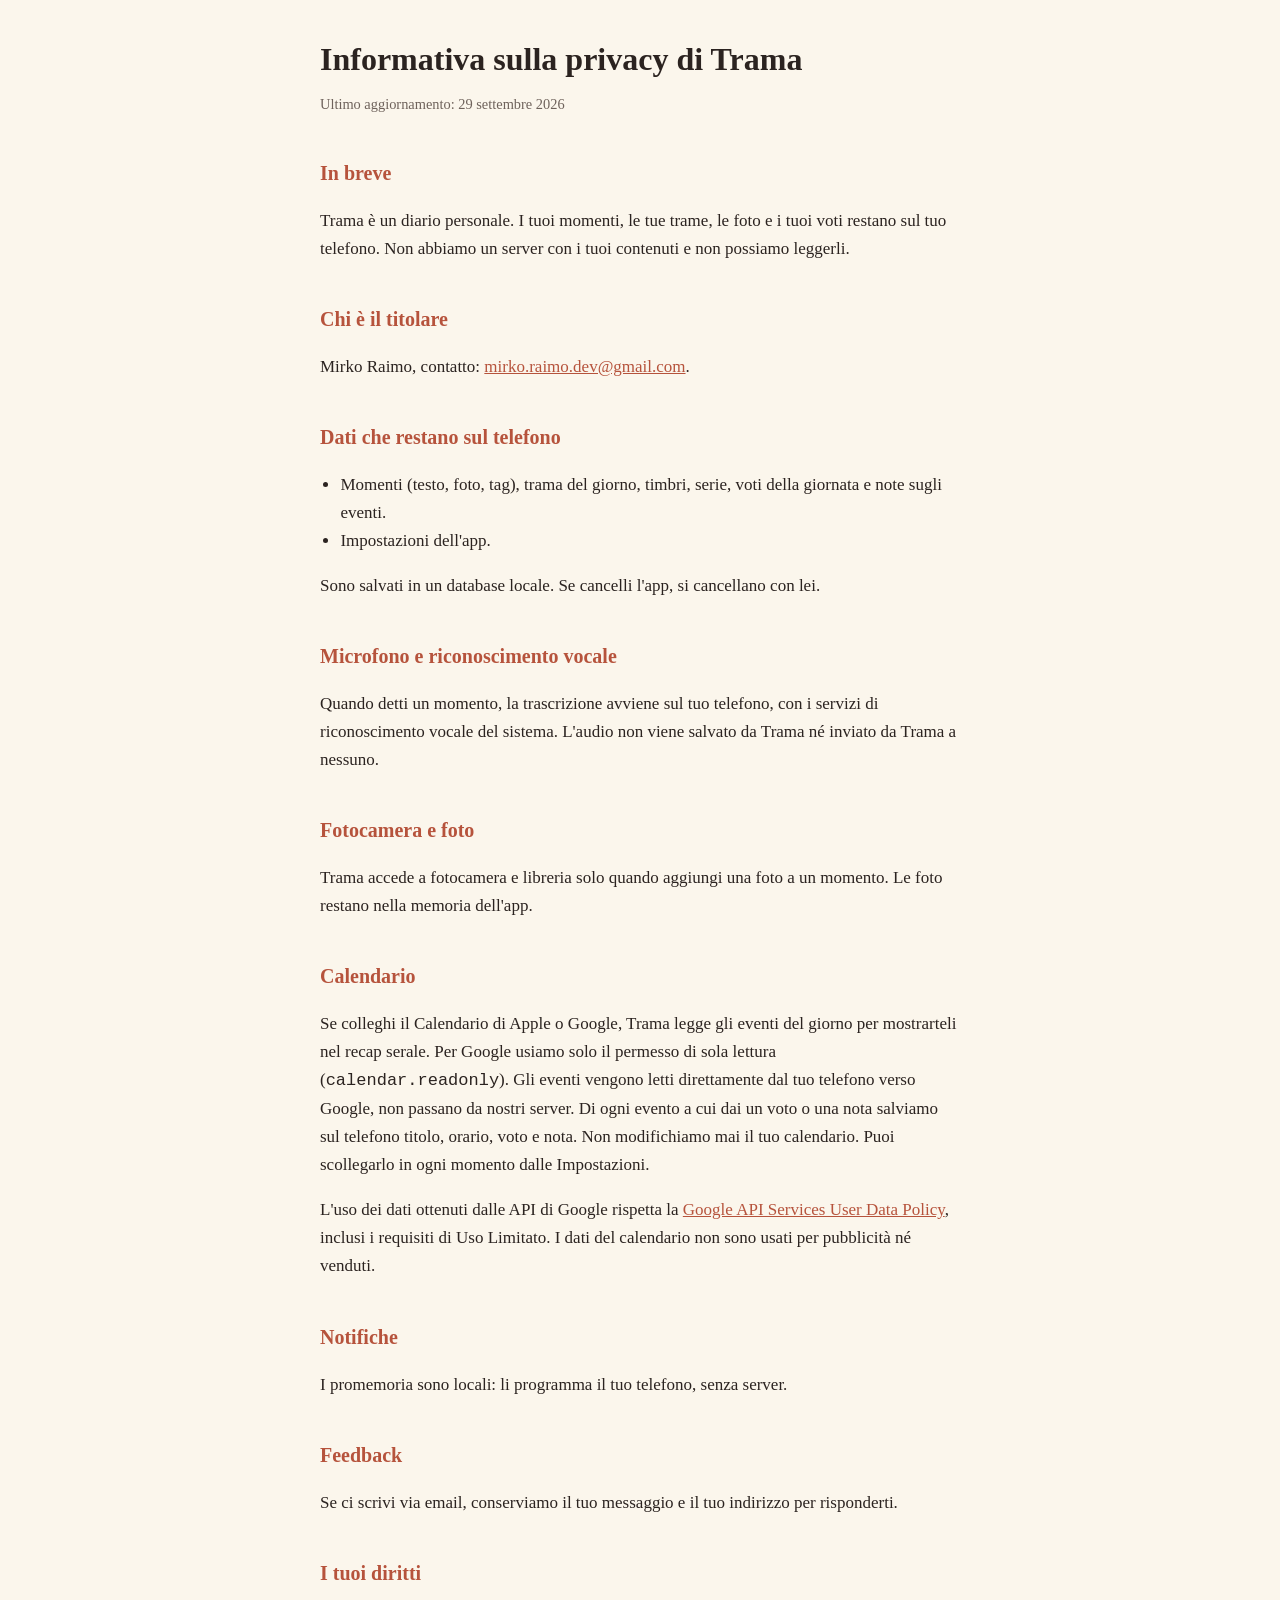
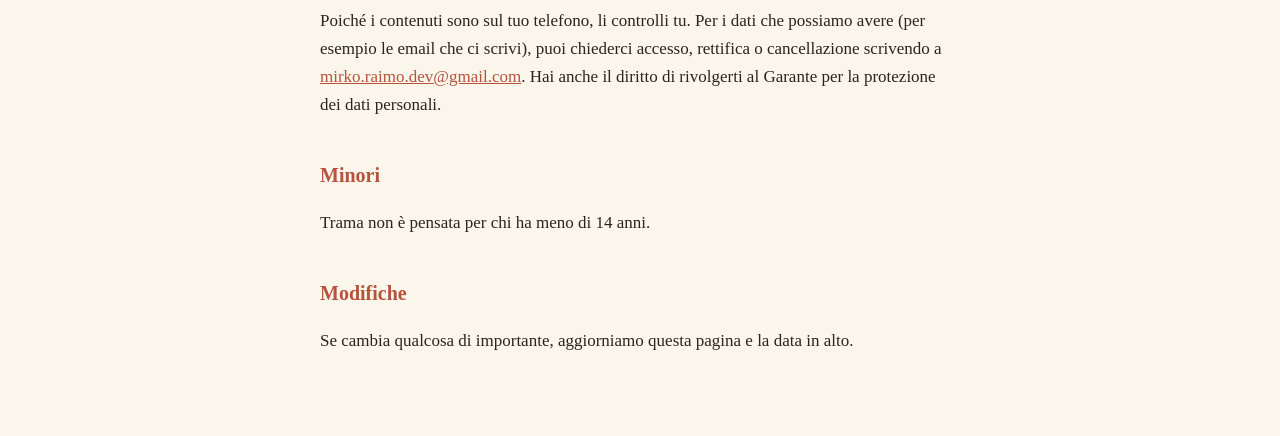
==== privacy/index.html @ 23fb6613 "Sito di Trama: home e informativa sulla privacy Co-Authored-By: Claude Sonnet 5.5 <noreply@anthropic" ====
<!doctype html>
<html lang="it">
<head>
<meta charset="utf-8">
<meta name="viewport" content="width=device-width,initial-scale=1">
<title>Privacy di Trama</title>
<meta name="description" content="Come Trama tratta i tuoi dati.">
<link rel="stylesheet" href="../style.css">
</head>
<body>
<main>
<h1>Informativa sulla privacy di Trama</h1>
<p class="muted">Ultimo aggiornamento: 29 settembre 2026</p>

<h2>In breve</h2>
<p>Trama è un diario personale. I tuoi momenti, le tue trame, le foto e i tuoi voti restano sul tuo telefono. Non abbiamo un server con i tuoi contenuti e non possiamo leggerli.</p>

<h2>Chi è il titolare</h2>
<p>Mirko Raimo, contatto: <a href="mailto:mirko.raimo.dev@gmail.com">mirko.raimo.dev@gmail.com</a>.</p>

<h2>Dati che restano sul telefono</h2>
<ul>
<li>Momenti (testo, foto, tag), trama del giorno, timbri, serie, voti della giornata e note sugli eventi.</li>
<li>Impostazioni dell'app.</li>
</ul>
<p>Sono salvati in un database locale. Se cancelli l'app, si cancellano con lei.</p>

<h2>Microfono e riconoscimento vocale</h2>
<p>Quando detti un momento, la trascrizione avviene sul tuo telefono, con i servizi di riconoscimento vocale del sistema. L'audio non viene salvato da Trama né inviato da Trama a nessuno.</p>

<h2>Fotocamera e foto</h2>
<p>Trama accede a fotocamera e libreria solo quando aggiungi una foto a un momento. Le foto restano nella memoria dell'app.</p>

<h2>Calendario</h2>
<p>Se colleghi il Calendario di Apple o Google, Trama legge gli eventi del giorno per mostrarteli nel recap serale. Per Google usiamo solo il permesso di sola lettura (<code>calendar.readonly</code>). Gli eventi vengono letti direttamente dal tuo telefono verso Google, non passano da nostri server. Di ogni evento a cui dai un voto o una nota salviamo sul telefono titolo, orario, voto e nota. Non modifichiamo mai il tuo calendario. Puoi scollegarlo in ogni momento dalle Impostazioni.</p>
<p>L'uso dei dati ottenuti dalle API di Google rispetta la <a href="https://developers.google.com/terms/api-services-user-data-policy">Google API Services User Data Policy</a>, inclusi i requisiti di Uso Limitato. I dati del calendario non sono usati per pubblicità né venduti.</p>

<h2>Notifiche</h2>
<p>I promemoria sono locali: li programma il tuo telefono, senza server.</p>

<h2>Feedback</h2>
<p>Se ci scrivi via email, conserviamo il tuo messaggio e il tuo indirizzo per risponderti.</p>

<h2>I tuoi diritti</h2>
<p>Poiché i contenuti sono sul tuo telefono, li controlli tu. Per i dati che possiamo avere (per esempio le email che ci scrivi), puoi chiederci accesso, rettifica o cancellazione scrivendo a <a href="mailto:mirko.raimo.dev@gmail.com">mirko.raimo.dev@gmail.com</a>. Hai anche il diritto di rivolgerti al Garante per la protezione dei dati personali.</p>

<h2>Minori</h2>
<p>Trama non è pensata per chi ha meno di 14 anni.</p>

<h2>Modifiche</h2>
<p>Se cambia qualcosa di importante, aggiorniamo questa pagina e la data in alto.</p>
</main>
</body>
</html>
---- style.css ----
:root{--bg:#FBF6EC;--fg:#2B2320;--accent:#B6533C;--muted:#6E625B}
@media (prefers-color-scheme:dark){:root{--bg:#1F1A17;--fg:#F2EBDD;--accent:#E08A72;--muted:#A89C93}}
body{margin:0;background:var(--bg);color:var(--fg);font:17px/1.65 Georgia,"Times New Roman",serif}
main{max-width:640px;margin:0 auto;padding:40px 16px 64px}
h1{font-size:2rem;line-height:1.2;margin:0 0 .25em}
h2{font-size:1.25rem;margin:2em 0 .4em;color:var(--accent)}
a{color:var(--accent)}
.muted{color:var(--muted);font-size:.9rem}
ul{padding-left:1.2em}
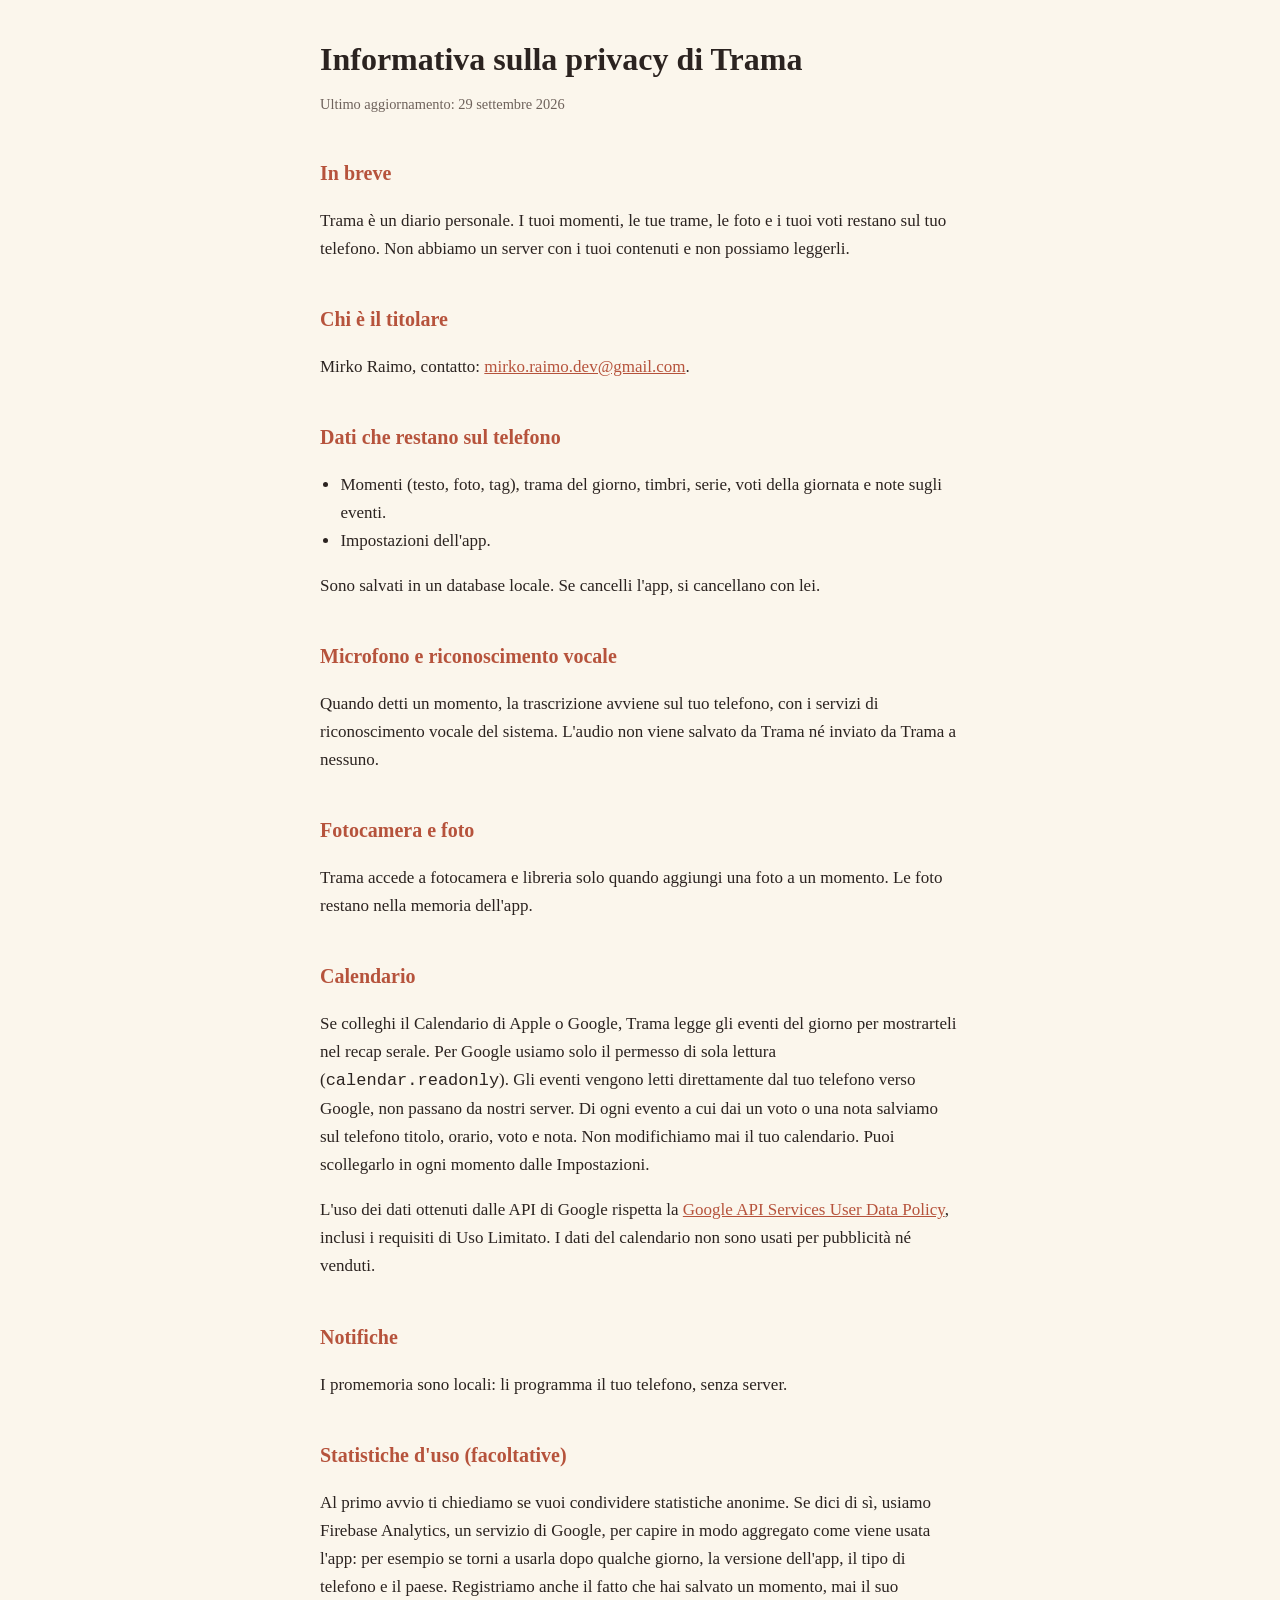
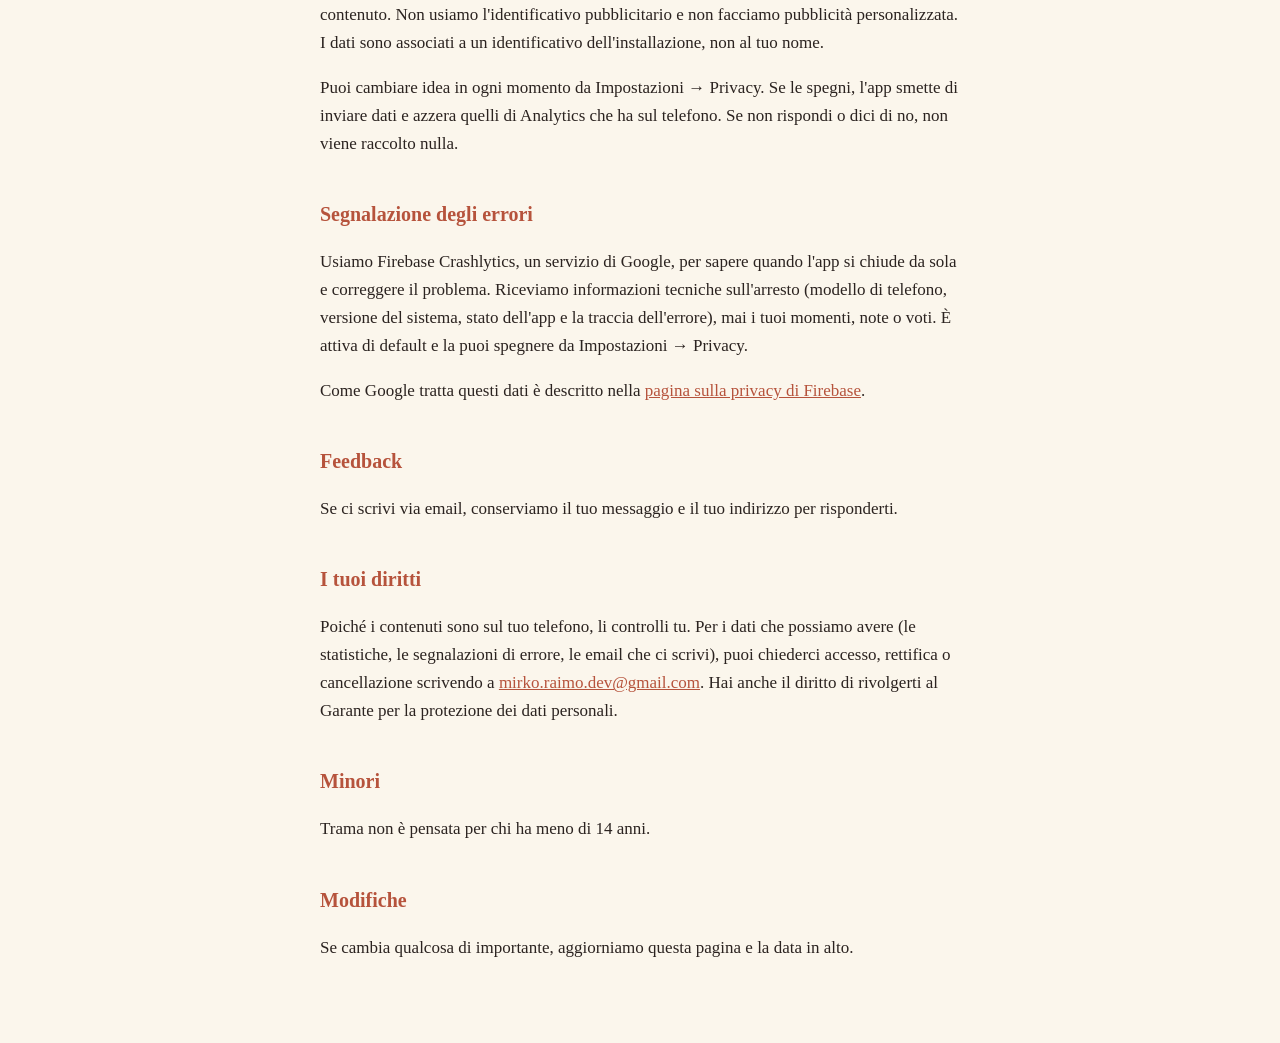
==== commit 8f8424f0: "Privacy: statistiche d'uso e segnalazione errori Co-Authored-By: Claude Sonnet 5.5 <noreply@anthropi" ====
--- a/privacy/index.html
+++ b/privacy/index.html
@@ -38,11 +38,19 @@
 <h2>Notifiche</h2>
 <p>I promemoria sono locali: li programma il tuo telefono, senza server.</p>
 
+<h2>Statistiche d'uso (facoltative)</h2>
+<p>Al primo avvio ti chiediamo se vuoi condividere statistiche anonime. Se dici di sì, usiamo Firebase Analytics, un servizio di Google, per capire in modo aggregato come viene usata l'app: per esempio se torni a usarla dopo qualche giorno, la versione dell'app, il tipo di telefono e il paese. Registriamo anche il fatto che hai salvato un momento, mai il suo contenuto. Non usiamo l'identificativo pubblicitario e non facciamo pubblicità personalizzata. I dati sono associati a un identificativo dell'installazione, non al tuo nome.</p>
+<p>Puoi cambiare idea in ogni momento da Impostazioni → Privacy. Se le spegni, l'app smette di inviare dati e azzera quelli di Analytics che ha sul telefono. Se non rispondi o dici di no, non viene raccolto nulla.</p>
+
+<h2>Segnalazione degli errori</h2>
+<p>Usiamo Firebase Crashlytics, un servizio di Google, per sapere quando l'app si chiude da sola e correggere il problema. Riceviamo informazioni tecniche sull'arresto (modello di telefono, versione del sistema, stato dell'app e la traccia dell'errore), mai i tuoi momenti, note o voti. È attiva di default e la puoi spegnere da Impostazioni → Privacy.</p>
+<p>Come Google tratta questi dati è descritto nella <a href="https://firebase.google.com/support/privacy">pagina sulla privacy di Firebase</a>.</p>
+
 <h2>Feedback</h2>
 <p>Se ci scrivi via email, conserviamo il tuo messaggio e il tuo indirizzo per risponderti.</p>
 
 <h2>I tuoi diritti</h2>
-<p>Poiché i contenuti sono sul tuo telefono, li controlli tu. Per i dati che possiamo avere (per esempio le email che ci scrivi), puoi chiederci accesso, rettifica o cancellazione scrivendo a <a href="mailto:mirko.raimo.dev@gmail.com">mirko.raimo.dev@gmail.com</a>. Hai anche il diritto di rivolgerti al Garante per la protezione dei dati personali.</p>
+<p>Poiché i contenuti sono sul tuo telefono, li controlli tu. Per i dati che possiamo avere (le statistiche, le segnalazioni di errore, le email che ci scrivi), puoi chiederci accesso, rettifica o cancellazione scrivendo a <a href="mailto:mirko.raimo.dev@gmail.com">mirko.raimo.dev@gmail.com</a>. Hai anche il diritto di rivolgerti al Garante per la protezione dei dati personali.</p>
 
 <h2>Minori</h2>
 <p>Trama non è pensata per chi ha meno di 14 anni.</p>
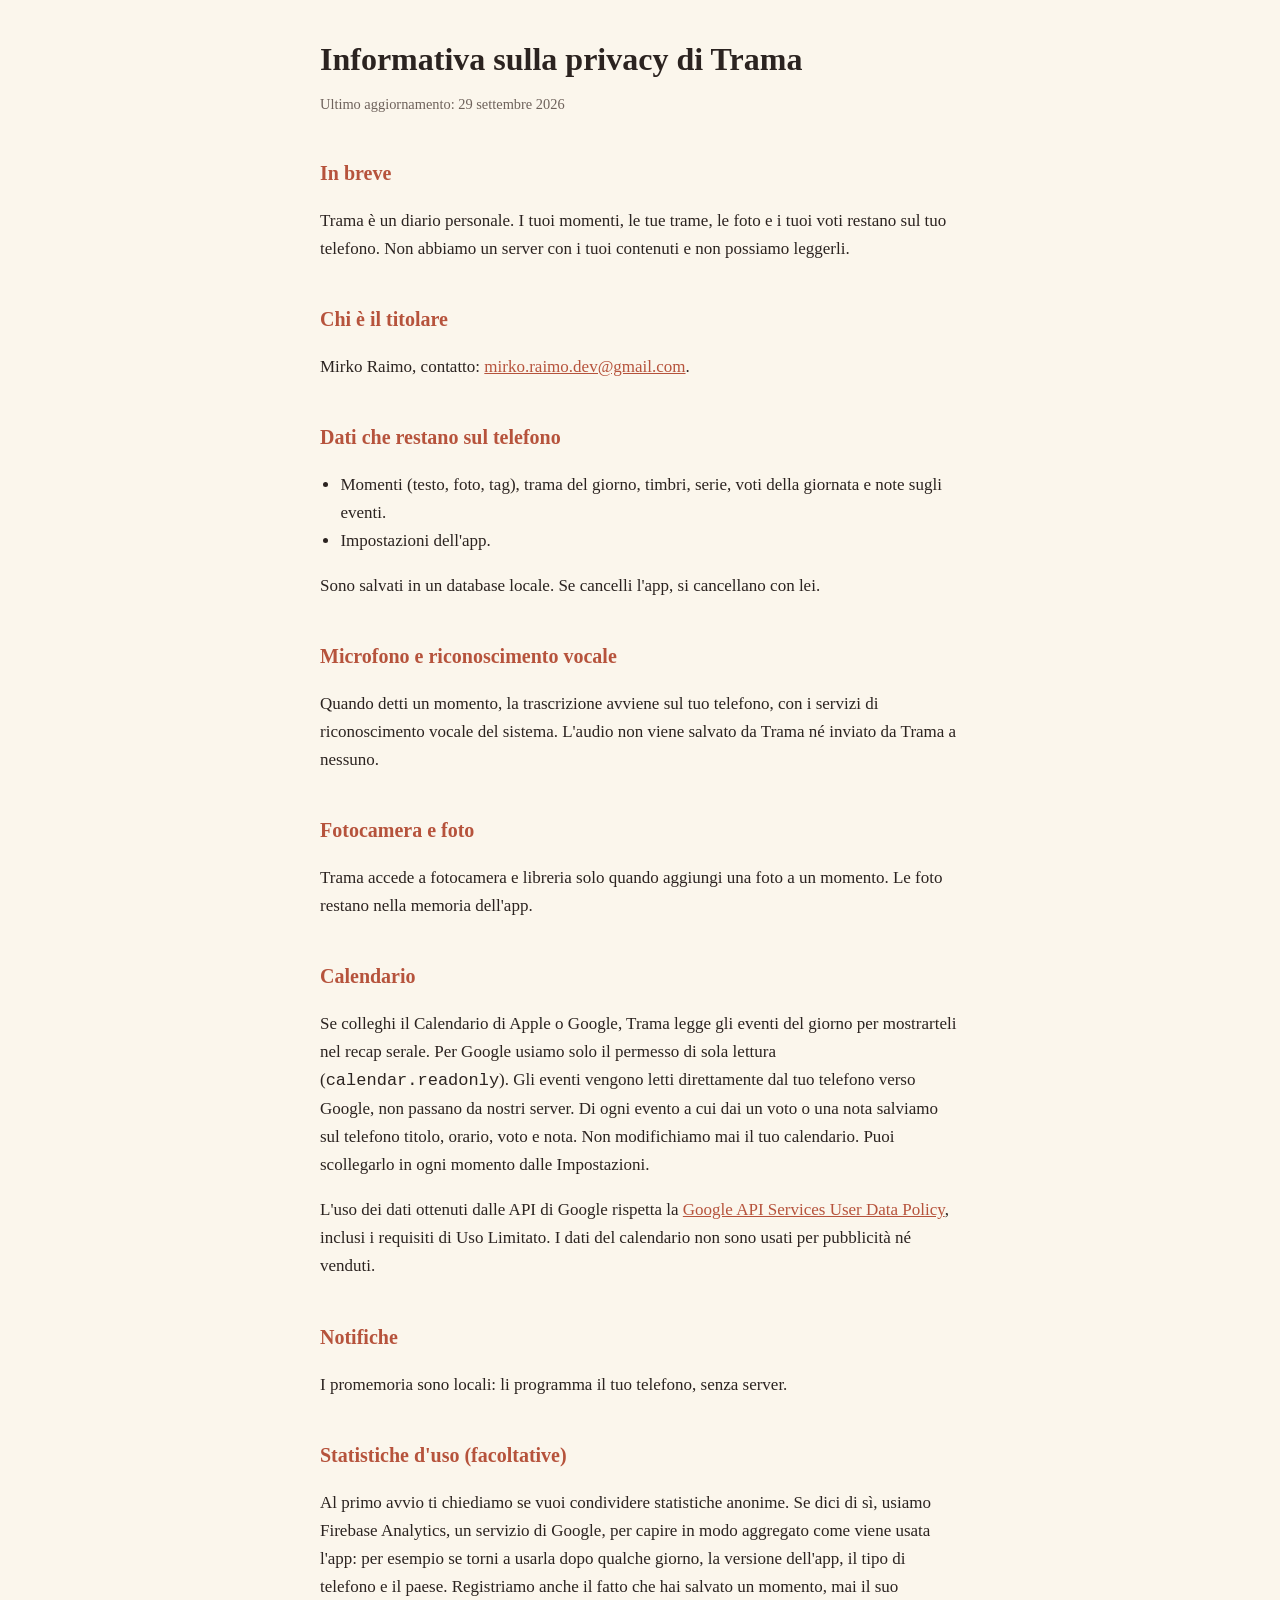
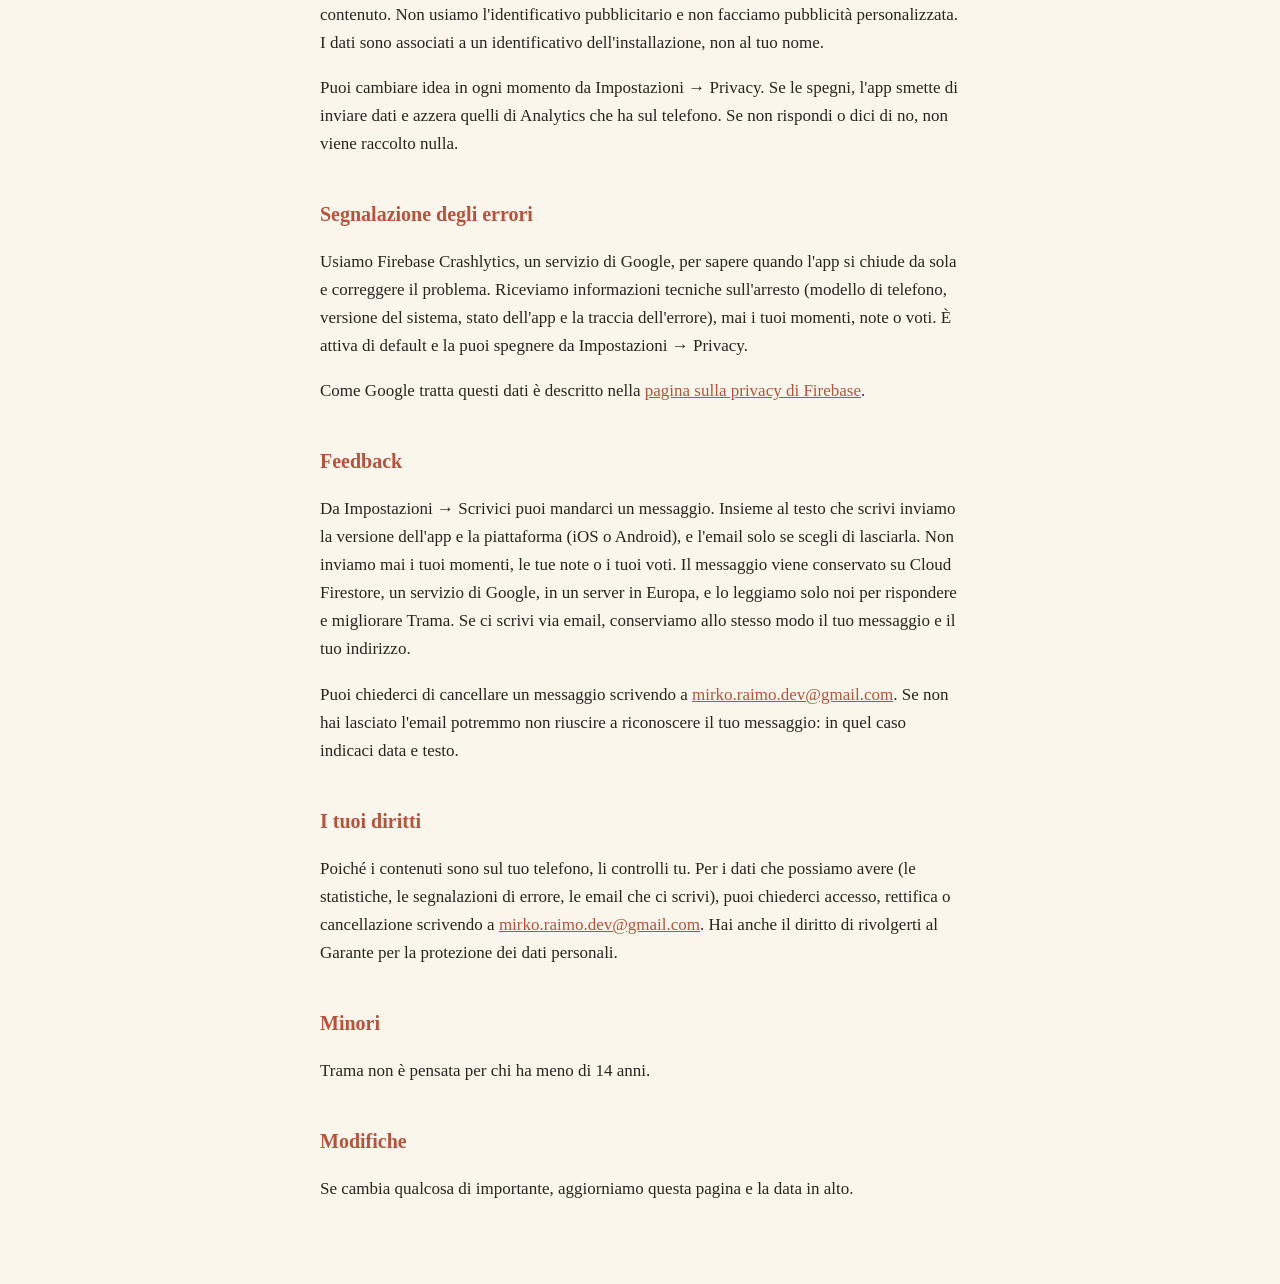
==== commit 88c94781: "Privacy: feedback dall'app Co-Authored-By: Claude Sonnet 5.5 <noreply@anthropic.com>" ====
--- a/privacy/index.html
+++ b/privacy/index.html
@@ -47,7 +47,8 @@
 <p>Come Google tratta questi dati è descritto nella <a href="https://firebase.google.com/support/privacy">pagina sulla privacy di Firebase</a>.</p>
 
 <h2>Feedback</h2>
-<p>Se ci scrivi via email, conserviamo il tuo messaggio e il tuo indirizzo per risponderti.</p>
+<p>Da Impostazioni → Scrivici puoi mandarci un messaggio. Insieme al testo che scrivi inviamo la versione dell'app e la piattaforma (iOS o Android), e l'email solo se scegli di lasciarla. Non inviamo mai i tuoi momenti, le tue note o i tuoi voti. Il messaggio viene conservato su Cloud Firestore, un servizio di Google, in un server in Europa, e lo leggiamo solo noi per rispondere e migliorare Trama. Se ci scrivi via email, conserviamo allo stesso modo il tuo messaggio e il tuo indirizzo.</p>
+<p>Puoi chiederci di cancellare un messaggio scrivendo a <a href="mailto:mirko.raimo.dev@gmail.com">mirko.raimo.dev@gmail.com</a>. Se non hai lasciato l'email potremmo non riuscire a riconoscere il tuo messaggio: in quel caso indicaci data e testo.</p>
 
 <h2>I tuoi diritti</h2>
 <p>Poiché i contenuti sono sul tuo telefono, li controlli tu. Per i dati che possiamo avere (le statistiche, le segnalazioni di errore, le email che ci scrivi), puoi chiederci accesso, rettifica o cancellazione scrivendo a <a href="mailto:mirko.raimo.dev@gmail.com">mirko.raimo.dev@gmail.com</a>. Hai anche il diritto di rivolgerti al Garante per la protezione dei dati personali.</p>
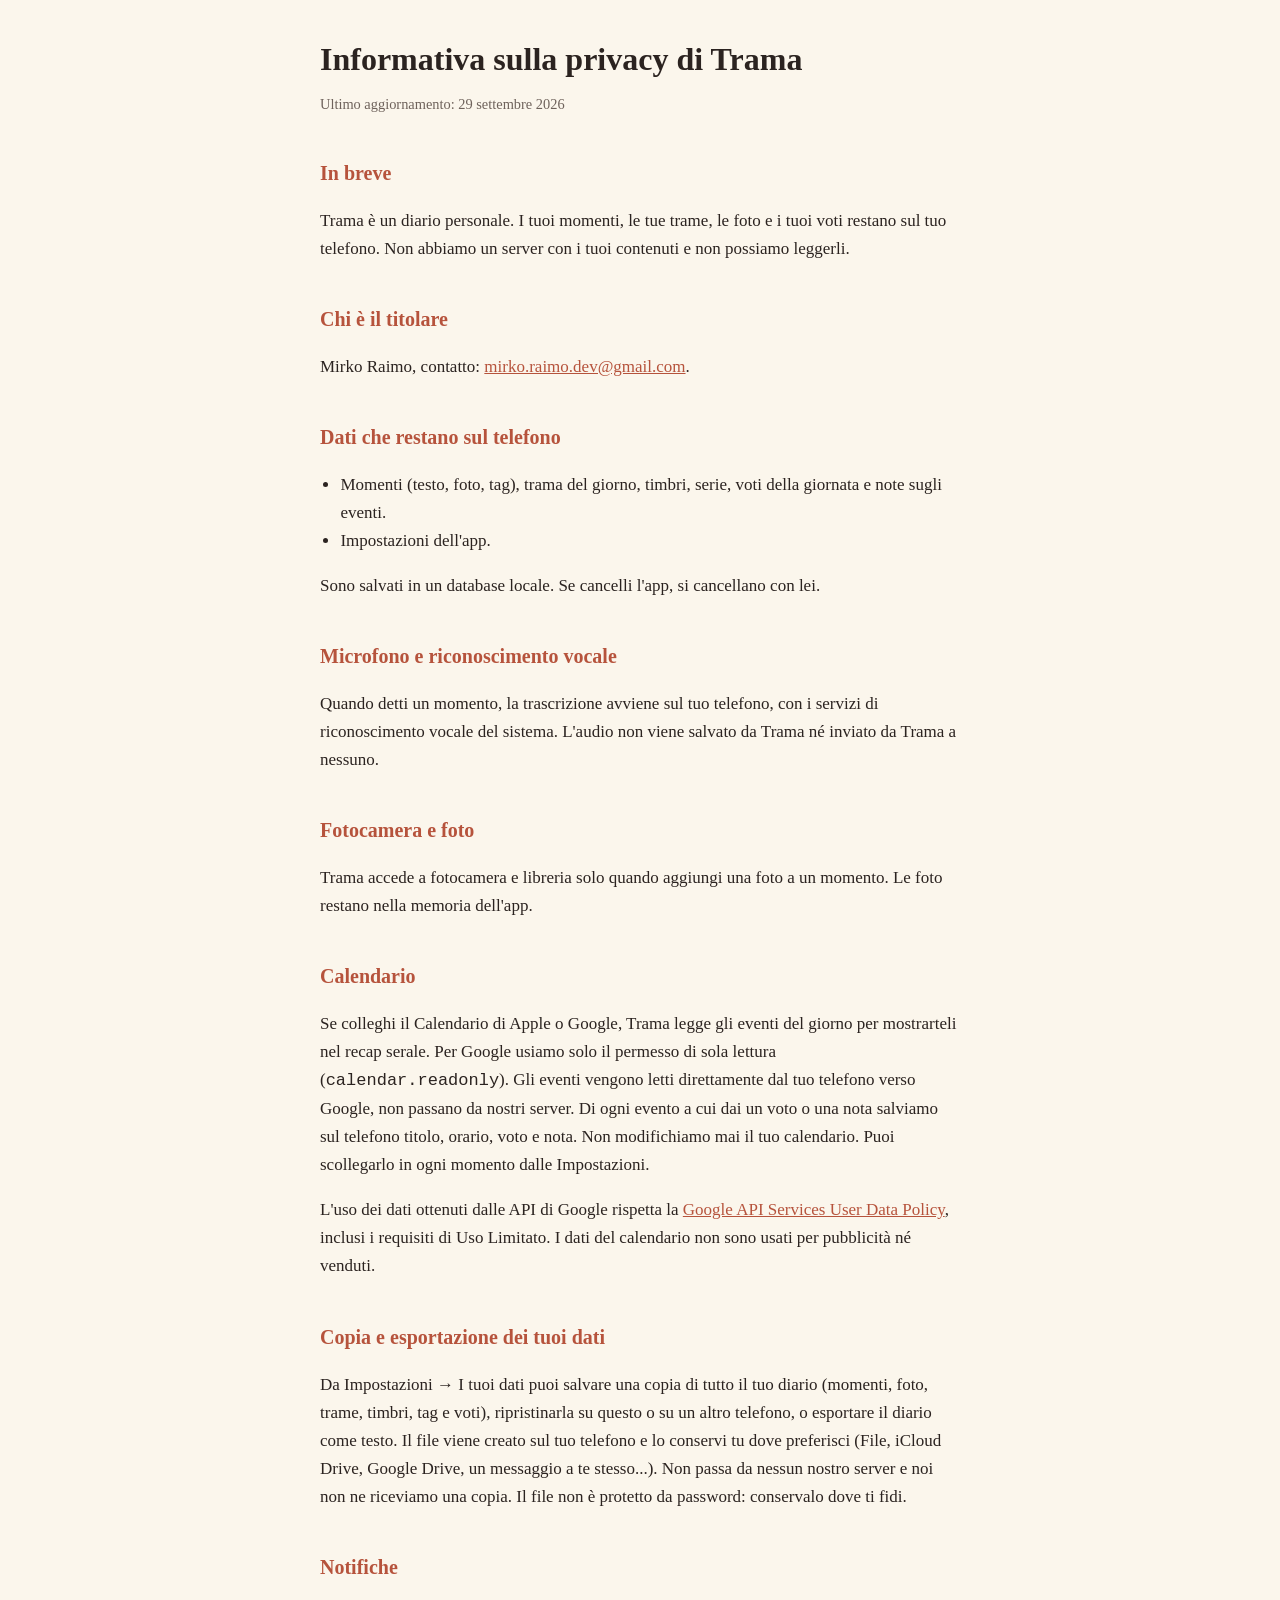
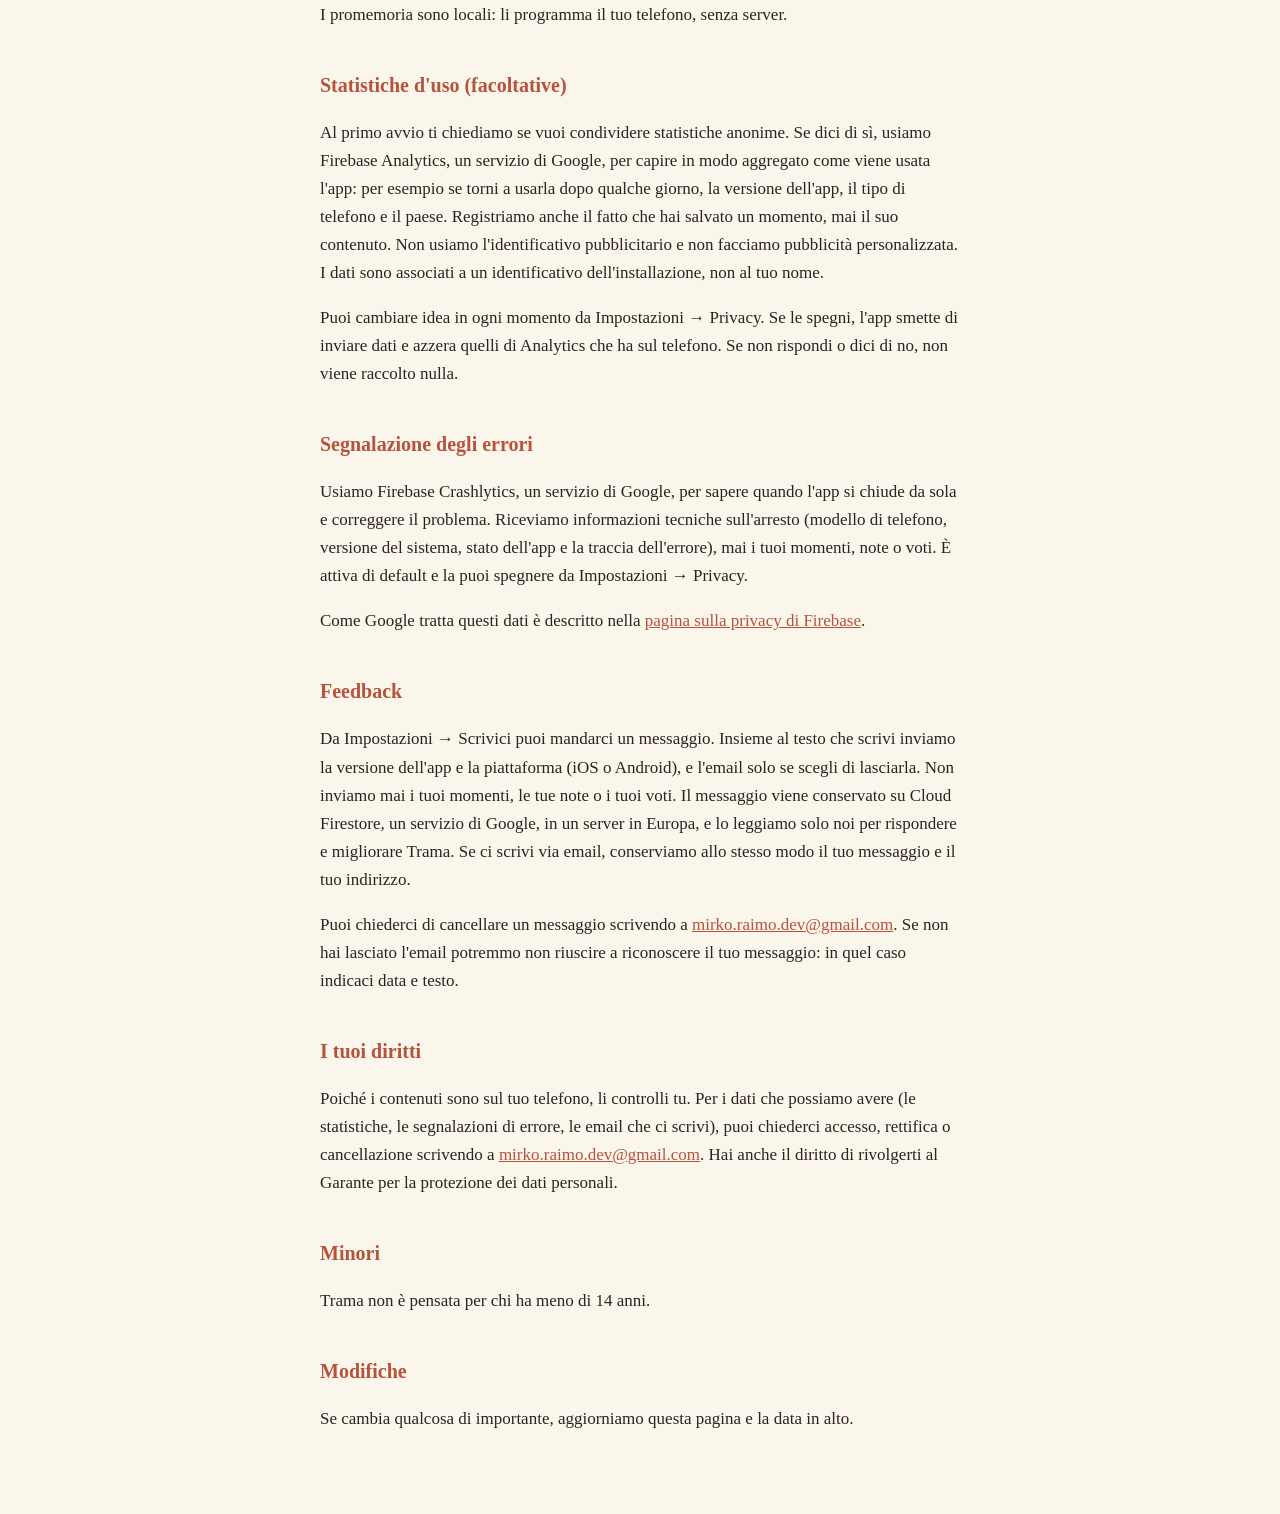
==== commit 369c841a: "Privacy: copia ed esportazione dei dati Co-Authored-By: Claude Sonnet 5.5 <noreply@anthropic.com>" ====
--- a/privacy/index.html
+++ b/privacy/index.html
@@ -35,6 +35,9 @@
 <p>Se colleghi il Calendario di Apple o Google, Trama legge gli eventi del giorno per mostrarteli nel recap serale. Per Google usiamo solo il permesso di sola lettura (<code>calendar.readonly</code>). Gli eventi vengono letti direttamente dal tuo telefono verso Google, non passano da nostri server. Di ogni evento a cui dai un voto o una nota salviamo sul telefono titolo, orario, voto e nota. Non modifichiamo mai il tuo calendario. Puoi scollegarlo in ogni momento dalle Impostazioni.</p>
 <p>L'uso dei dati ottenuti dalle API di Google rispetta la <a href="https://developers.google.com/terms/api-services-user-data-policy">Google API Services User Data Policy</a>, inclusi i requisiti di Uso Limitato. I dati del calendario non sono usati per pubblicità né venduti.</p>
 
+<h2>Copia e esportazione dei tuoi dati</h2>
+<p>Da Impostazioni → I tuoi dati puoi salvare una copia di tutto il tuo diario (momenti, foto, trame, timbri, tag e voti), ripristinarla su questo o su un altro telefono, o esportare il diario come testo. Il file viene creato sul tuo telefono e lo conservi tu dove preferisci (File, iCloud Drive, Google Drive, un messaggio a te stesso...). Non passa da nessun nostro server e noi non ne riceviamo una copia. Il file non è protetto da password: conservalo dove ti fidi.</p>
+
 <h2>Notifiche</h2>
 <p>I promemoria sono locali: li programma il tuo telefono, senza server.</p>
 
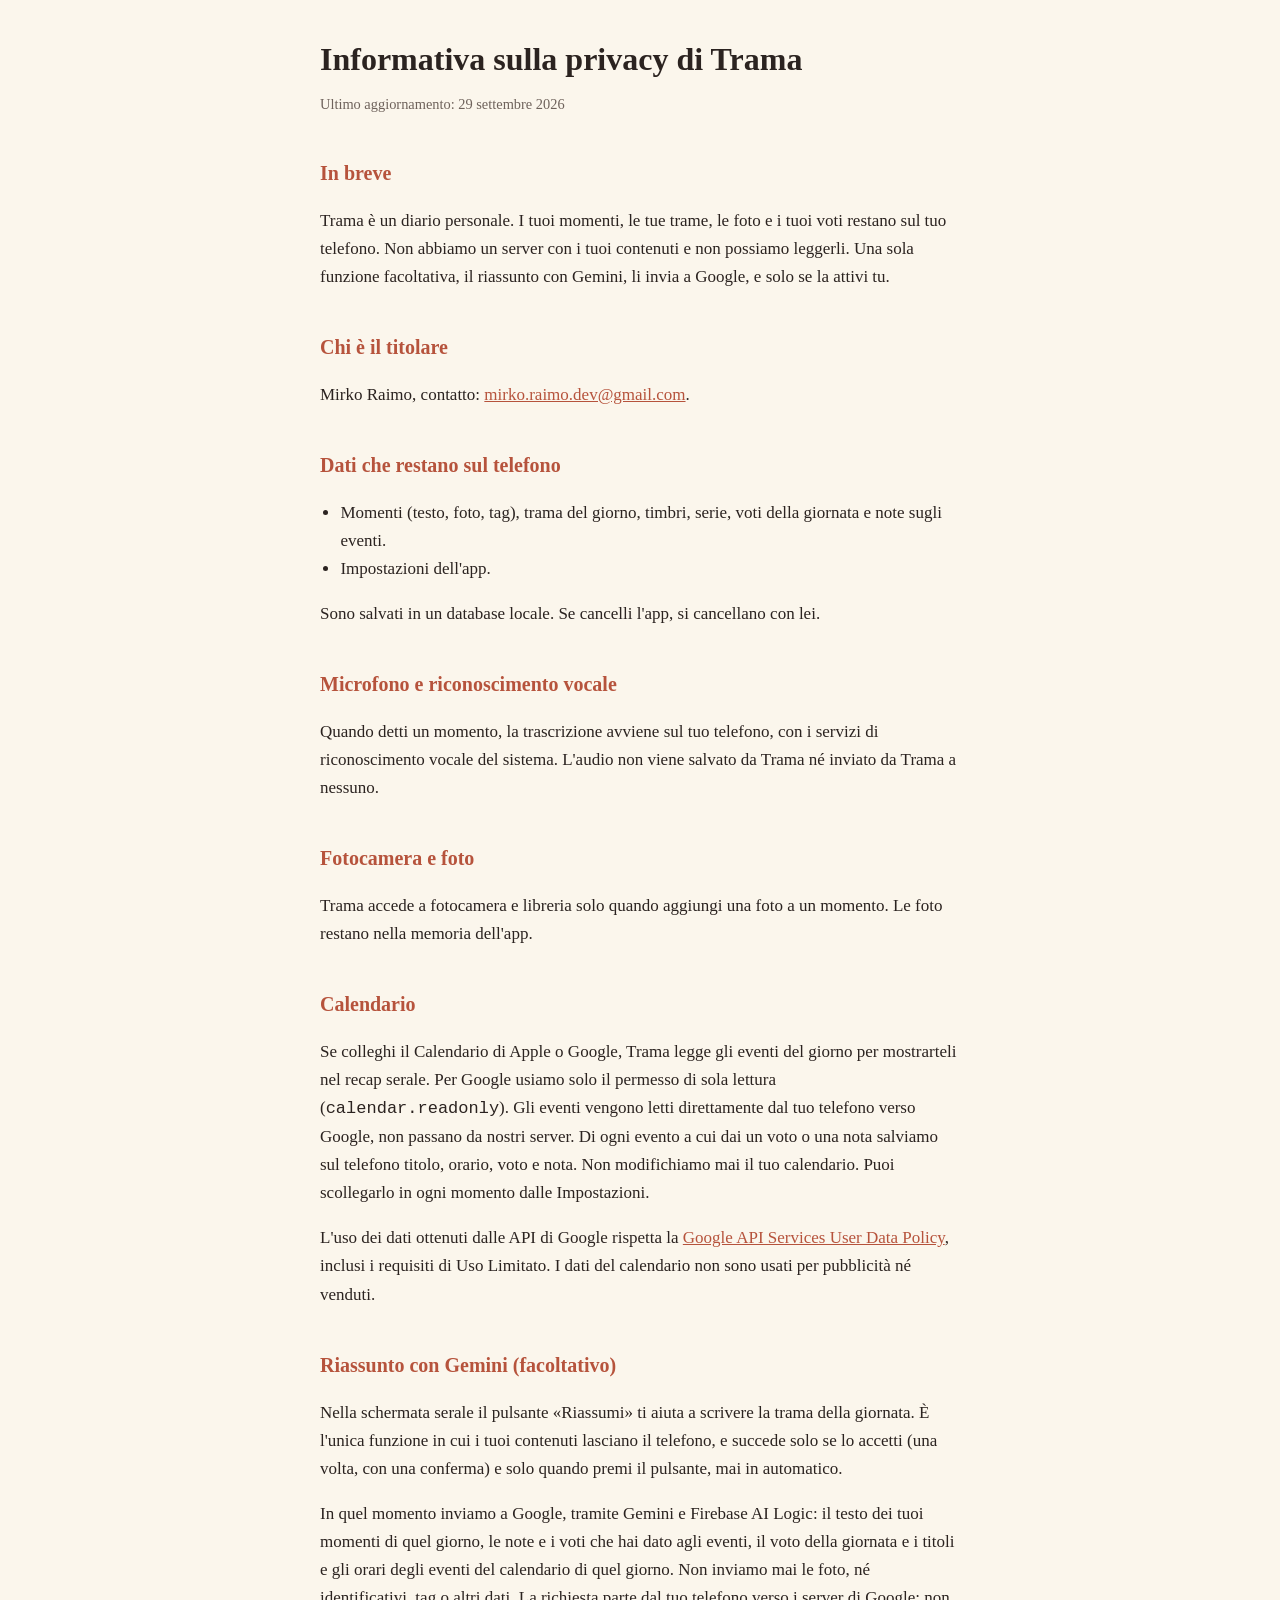
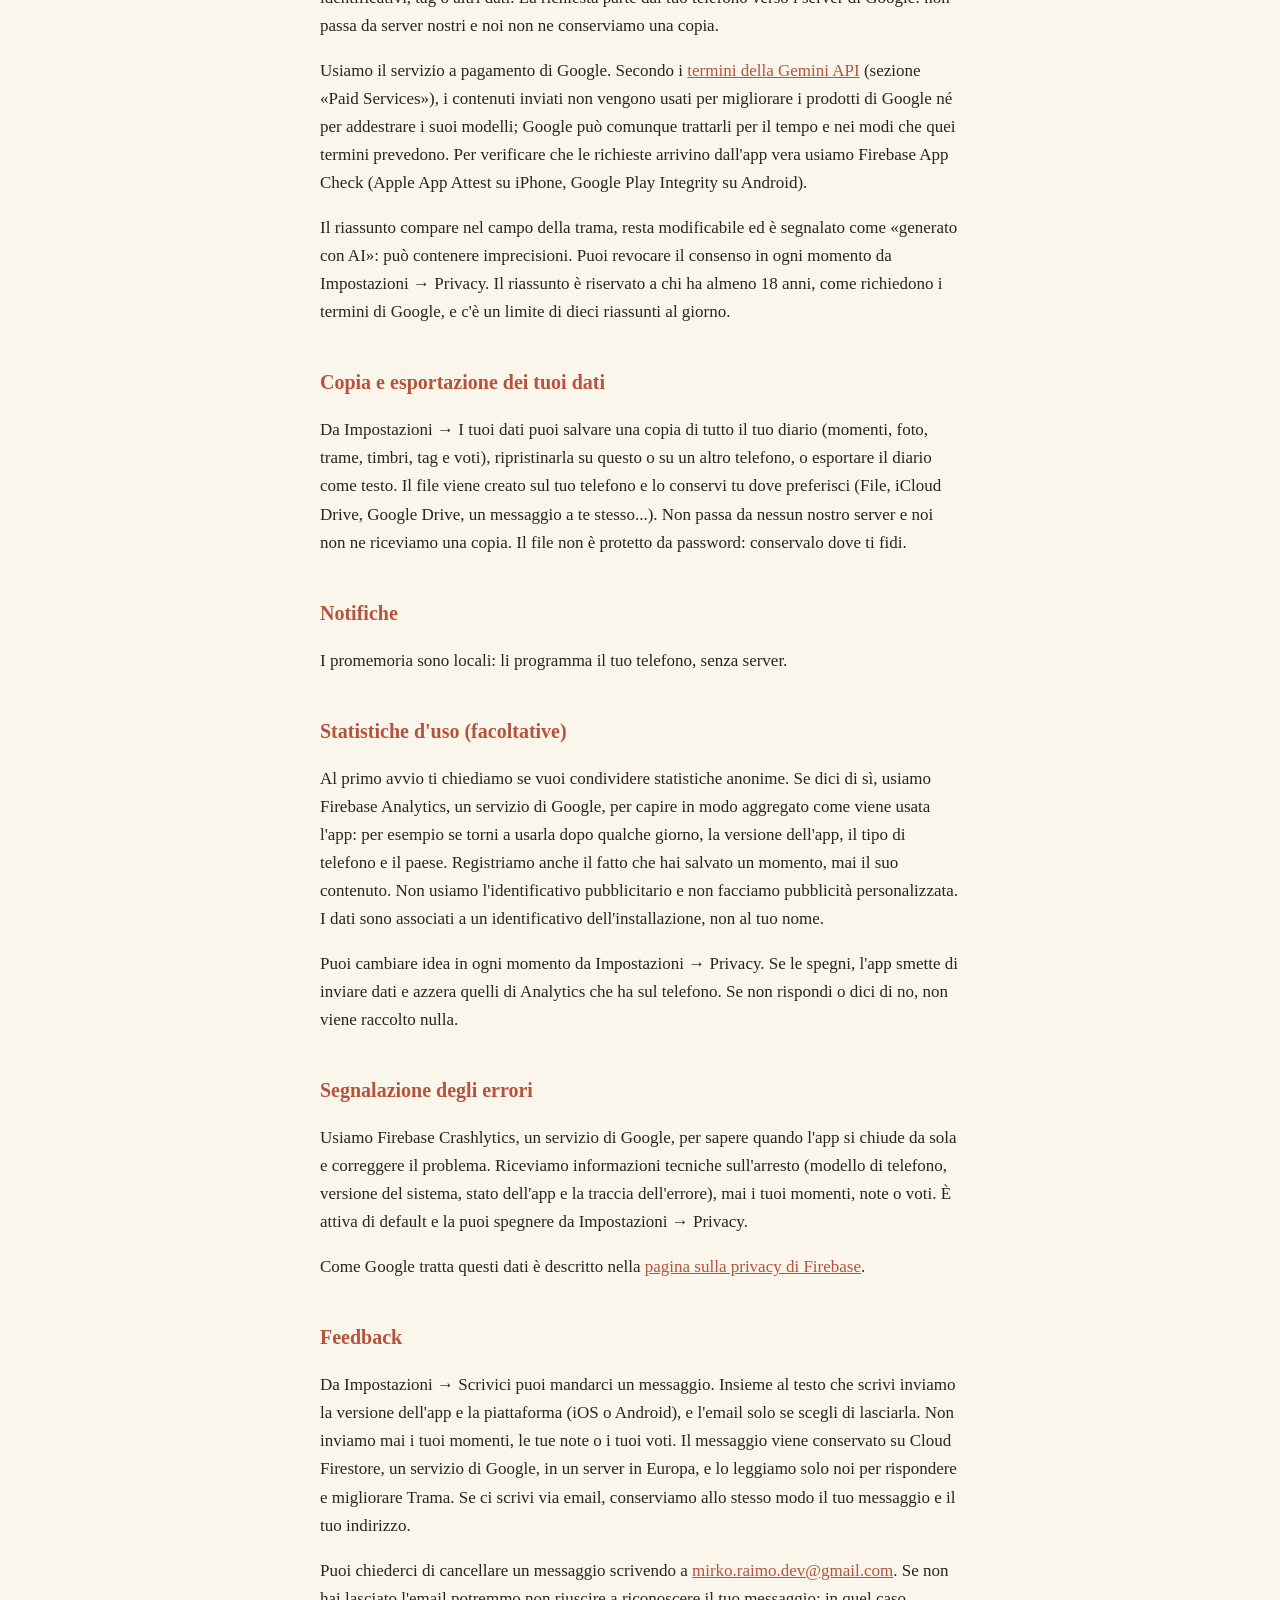
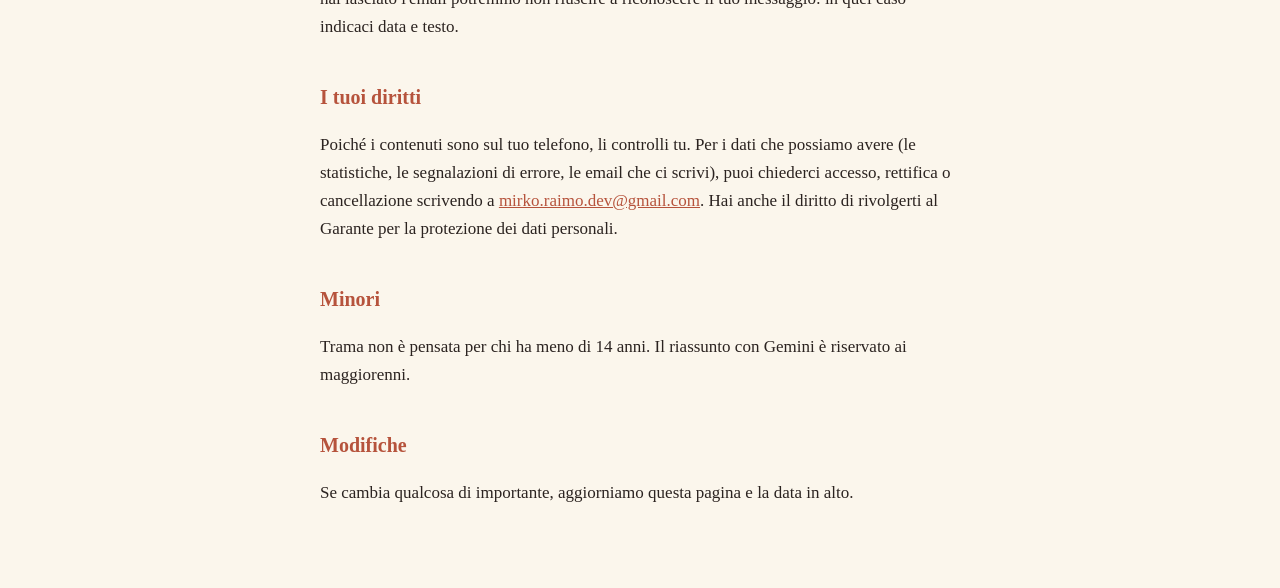
==== commit 629cc968: "Privacy: riassunto con Gemini Co-Authored-By: Claude Sonnet 5.5 <noreply@anthropic.com>" ====
--- a/privacy/index.html
+++ b/privacy/index.html
@@ -13,7 +13,7 @@
 <p class="muted">Ultimo aggiornamento: 29 settembre 2026</p>
 
 <h2>In breve</h2>
-<p>Trama è un diario personale. I tuoi momenti, le tue trame, le foto e i tuoi voti restano sul tuo telefono. Non abbiamo un server con i tuoi contenuti e non possiamo leggerli.</p>
+<p>Trama è un diario personale. I tuoi momenti, le tue trame, le foto e i tuoi voti restano sul tuo telefono. Non abbiamo un server con i tuoi contenuti e non possiamo leggerli. Una sola funzione facoltativa, il riassunto con Gemini, li invia a Google, e solo se la attivi tu.</p>
 
 <h2>Chi è il titolare</h2>
 <p>Mirko Raimo, contatto: <a href="mailto:mirko.raimo.dev@gmail.com">mirko.raimo.dev@gmail.com</a>.</p>
@@ -34,6 +34,12 @@
 <h2>Calendario</h2>
 <p>Se colleghi il Calendario di Apple o Google, Trama legge gli eventi del giorno per mostrarteli nel recap serale. Per Google usiamo solo il permesso di sola lettura (<code>calendar.readonly</code>). Gli eventi vengono letti direttamente dal tuo telefono verso Google, non passano da nostri server. Di ogni evento a cui dai un voto o una nota salviamo sul telefono titolo, orario, voto e nota. Non modifichiamo mai il tuo calendario. Puoi scollegarlo in ogni momento dalle Impostazioni.</p>
 <p>L'uso dei dati ottenuti dalle API di Google rispetta la <a href="https://developers.google.com/terms/api-services-user-data-policy">Google API Services User Data Policy</a>, inclusi i requisiti di Uso Limitato. I dati del calendario non sono usati per pubblicità né venduti.</p>
+
+<h2>Riassunto con Gemini (facoltativo)</h2>
+<p>Nella schermata serale il pulsante «Riassumi» ti aiuta a scrivere la trama della giornata. È l'unica funzione in cui i tuoi contenuti lasciano il telefono, e succede solo se lo accetti (una volta, con una conferma) e solo quando premi il pulsante, mai in automatico.</p>
+<p>In quel momento inviamo a Google, tramite Gemini e Firebase AI Logic: il testo dei tuoi momenti di quel giorno, le note e i voti che hai dato agli eventi, il voto della giornata e i titoli e gli orari degli eventi del calendario di quel giorno. Non inviamo mai le foto, né identificativi, tag o altri dati. La richiesta parte dal tuo telefono verso i server di Google: non passa da server nostri e noi non ne conserviamo una copia.</p>
+<p>Usiamo il servizio a pagamento di Google. Secondo i <a href="https://ai.google.dev/gemini-api/terms">termini della Gemini API</a> (sezione «Paid Services»), i contenuti inviati non vengono usati per migliorare i prodotti di Google né per addestrare i suoi modelli; Google può comunque trattarli per il tempo e nei modi che quei termini prevedono. Per verificare che le richieste arrivino dall'app vera usiamo Firebase App Check (Apple App Attest su iPhone, Google Play Integrity su Android).</p>
+<p>Il riassunto compare nel campo della trama, resta modificabile ed è segnalato come «generato con AI»: può contenere imprecisioni. Puoi revocare il consenso in ogni momento da Impostazioni → Privacy. Il riassunto è riservato a chi ha almeno 18 anni, come richiedono i termini di Google, e c'è un limite di dieci riassunti al giorno.</p>
 
 <h2>Copia e esportazione dei tuoi dati</h2>
 <p>Da Impostazioni → I tuoi dati puoi salvare una copia di tutto il tuo diario (momenti, foto, trame, timbri, tag e voti), ripristinarla su questo o su un altro telefono, o esportare il diario come testo. Il file viene creato sul tuo telefono e lo conservi tu dove preferisci (File, iCloud Drive, Google Drive, un messaggio a te stesso...). Non passa da nessun nostro server e noi non ne riceviamo una copia. Il file non è protetto da password: conservalo dove ti fidi.</p>
@@ -57,7 +63,7 @@
 <p>Poiché i contenuti sono sul tuo telefono, li controlli tu. Per i dati che possiamo avere (le statistiche, le segnalazioni di errore, le email che ci scrivi), puoi chiederci accesso, rettifica o cancellazione scrivendo a <a href="mailto:mirko.raimo.dev@gmail.com">mirko.raimo.dev@gmail.com</a>. Hai anche il diritto di rivolgerti al Garante per la protezione dei dati personali.</p>
 
 <h2>Minori</h2>
-<p>Trama non è pensata per chi ha meno di 14 anni.</p>
+<p>Trama non è pensata per chi ha meno di 14 anni. Il riassunto con Gemini è riservato ai maggiorenni.</p>
 
 <h2>Modifiche</h2>
 <p>Se cambia qualcosa di importante, aggiorniamo questa pagina e la data in alto.</p>
